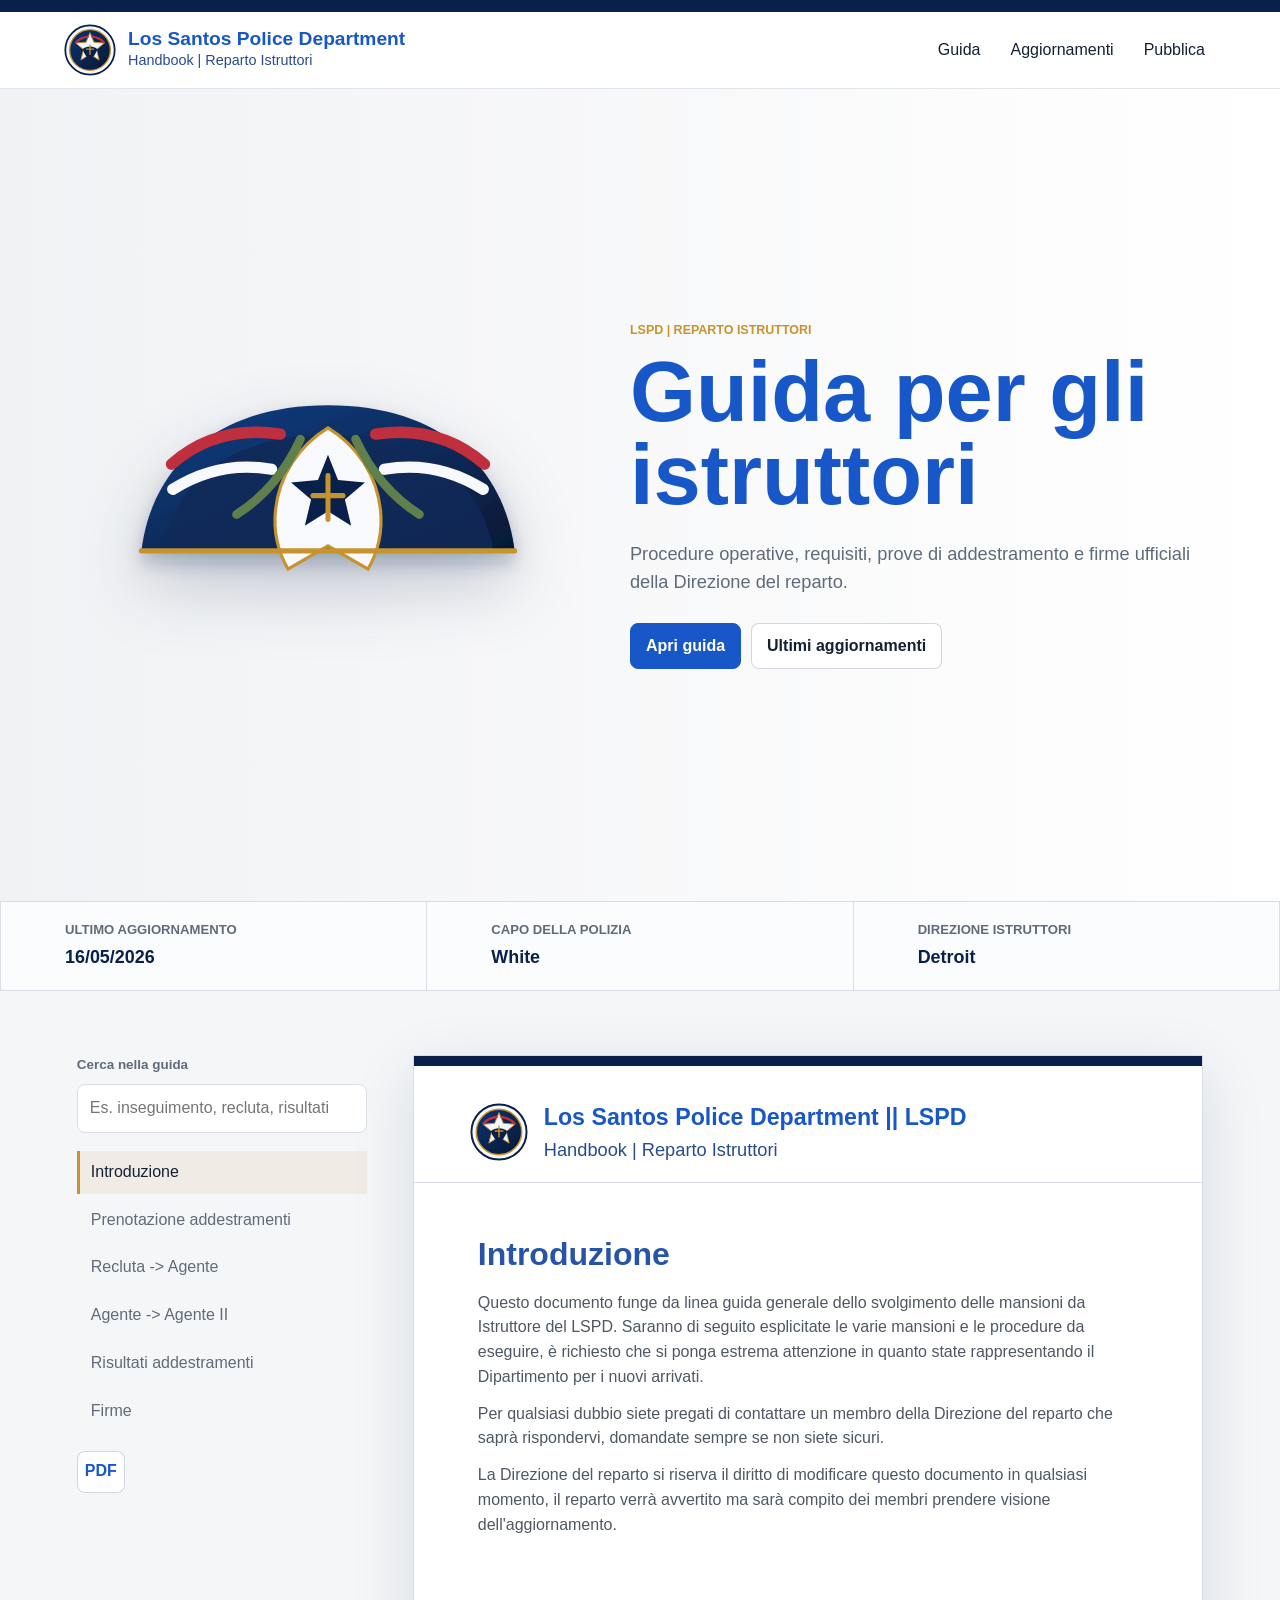
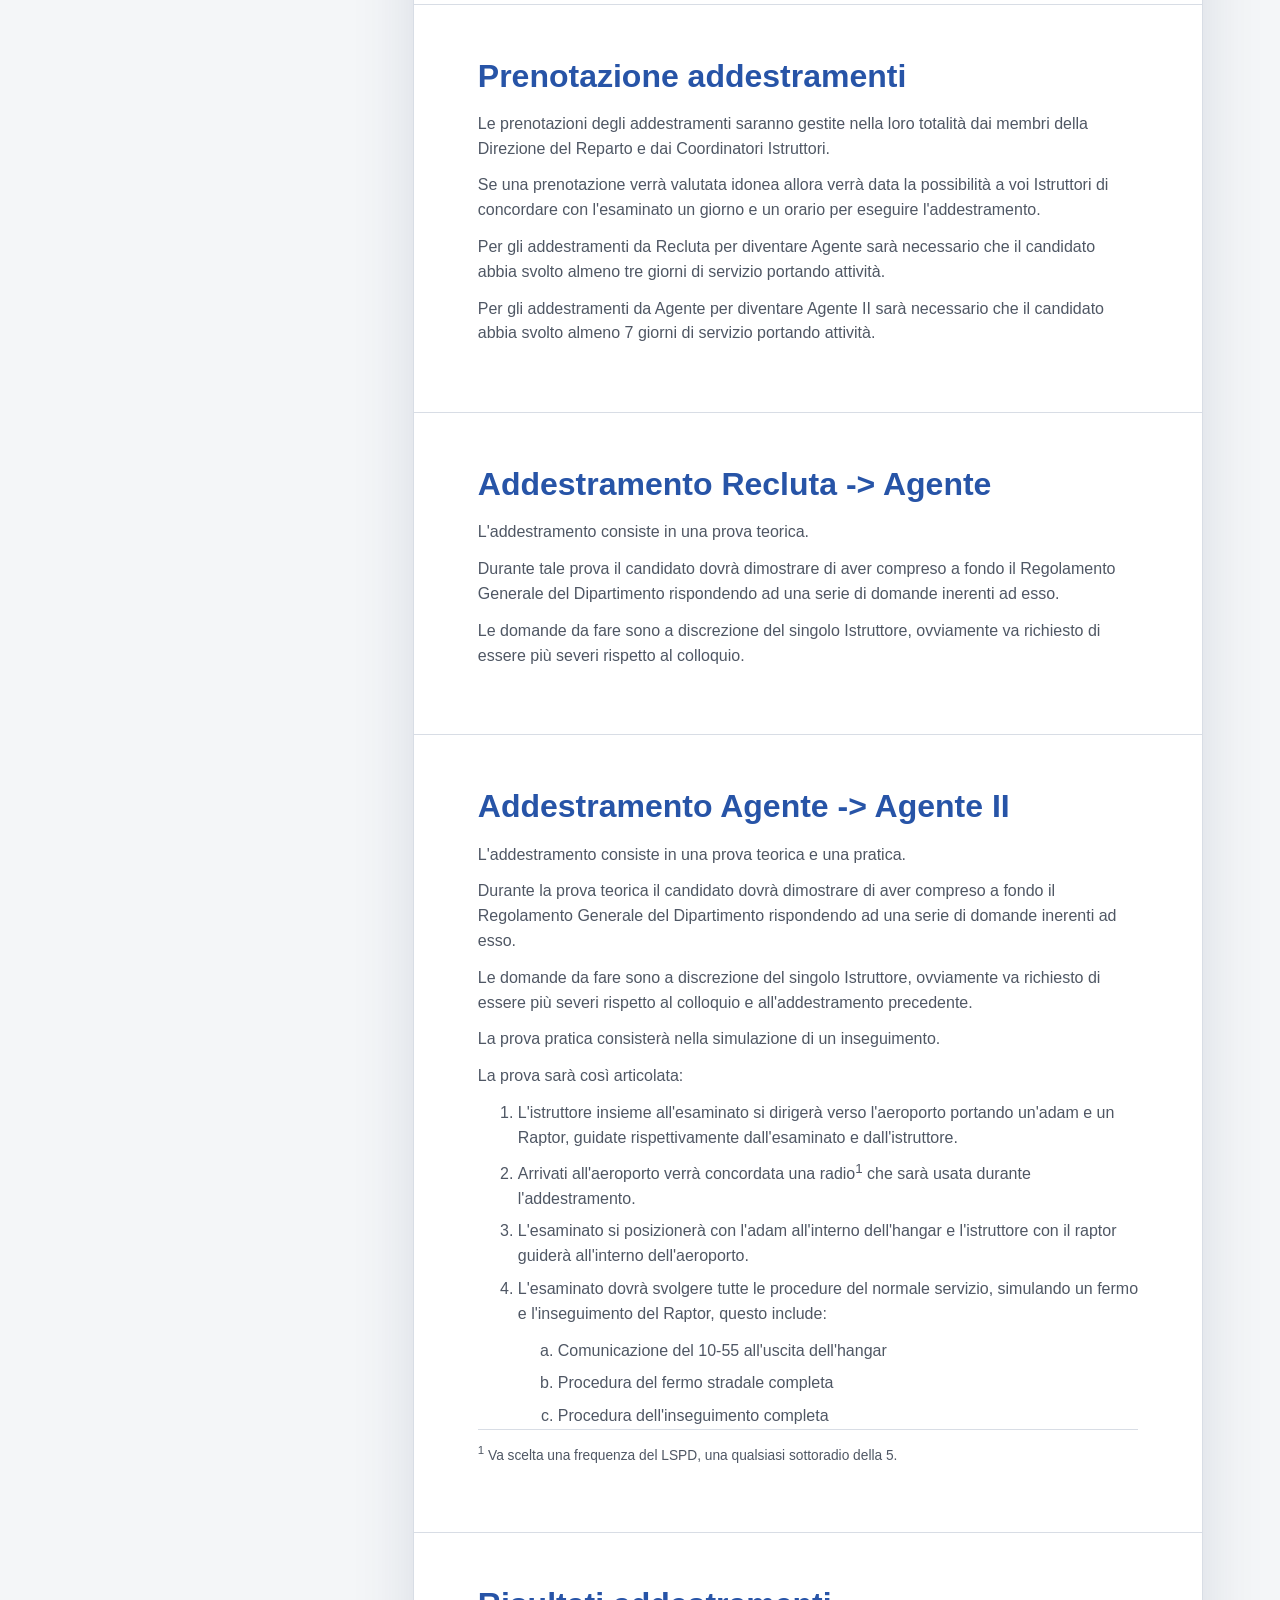
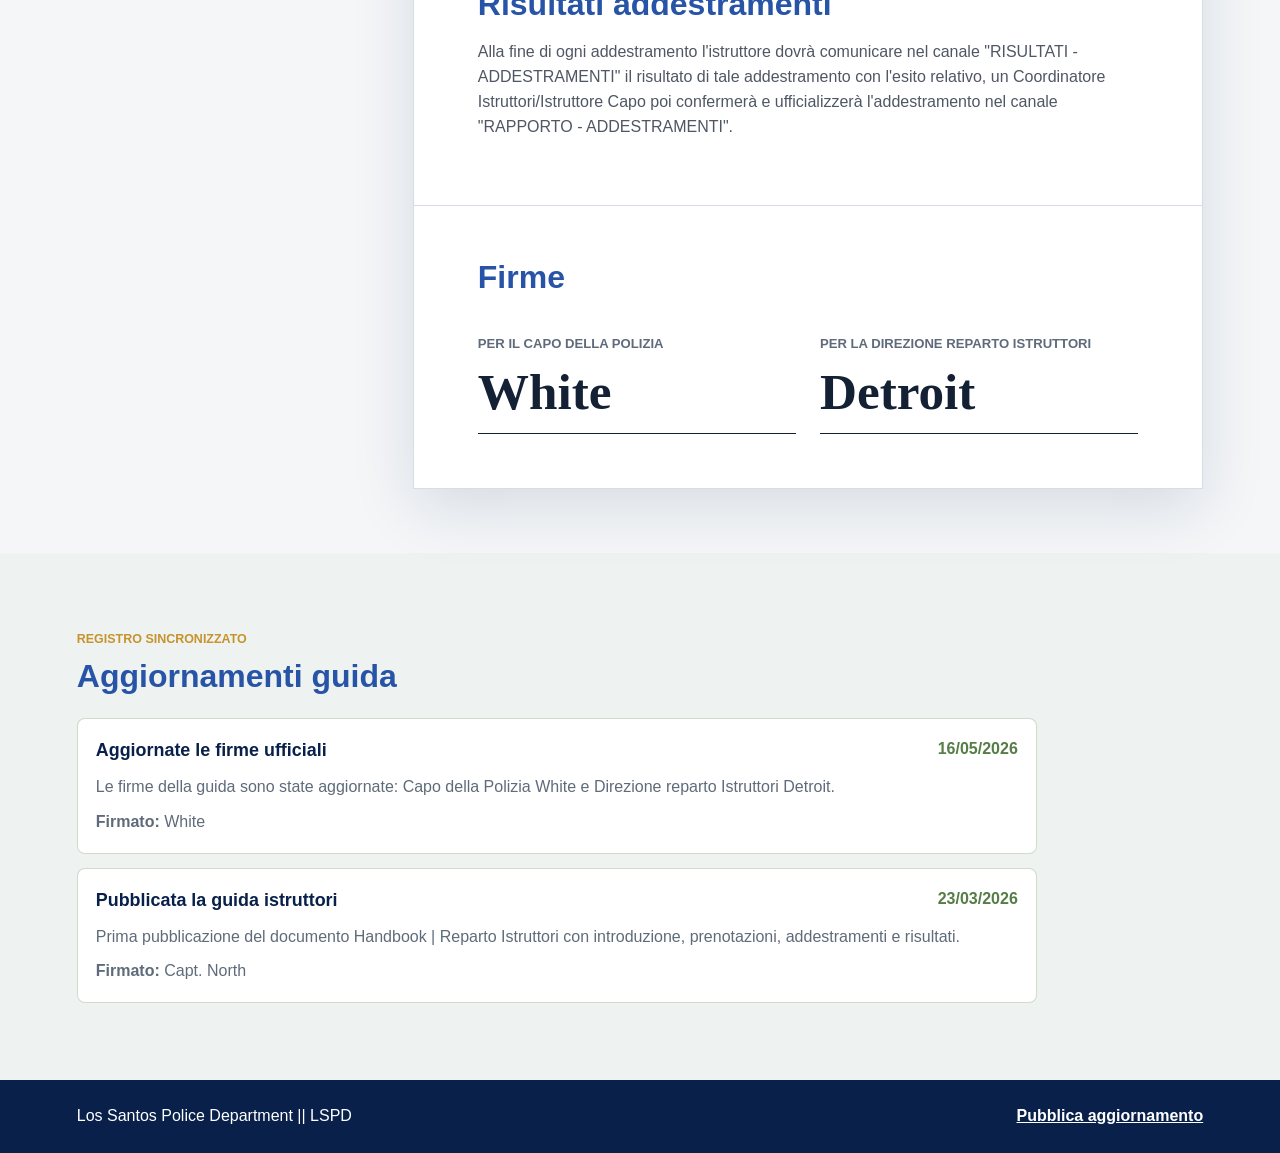
==== index.html @ 07d066a7 "Create GitHub Pages guide site" ====
<!doctype html>
<html lang="it">
  <head>
    <meta charset="utf-8">
    <meta name="viewport" content="width=device-width, initial-scale=1">
    <meta name="theme-color" content="#08204a">
    <title>Guida Istruttori LSPD</title>
    <link rel="stylesheet" href="styles.css">
  </head>
  <body>
    <header class="topbar">
      <a class="brand" href="#inizio" aria-label="Guida Istruttori LSPD">
        <img src="assets/lspd-seal.svg" alt="" width="52" height="52">
        <span>
          <strong>Los Santos Police Department</strong>
          <small>Handbook | Reparto Istruttori</small>
        </span>
      </a>
      <nav class="main-nav" aria-label="Navigazione principale">
        <a href="#guida">Guida</a>
        <a href="#aggiornamenti">Aggiornamenti</a>
        <a href="admin.html">Pubblica</a>
      </nav>
    </header>

    <main id="inizio">
      <section class="cover" aria-labelledby="titolo-guida">
        <div class="cover__media">
          <img src="assets/cover-emblem.svg" alt="">
        </div>
        <div class="cover__content">
          <p class="eyebrow">LSPD | Reparto Istruttori</p>
          <h1 id="titolo-guida">Guida per gli istruttori</h1>
          <p>
            Procedure operative, requisiti, prove di addestramento e firme ufficiali
            della Direzione del reparto.
          </p>
          <div class="cover__actions">
            <a class="button button--primary" href="#guida">Apri guida</a>
            <a class="button" href="#aggiornamenti">Ultimi aggiornamenti</a>
          </div>
        </div>
      </section>

      <section class="status-strip" aria-label="Stato documento">
        <div>
          <span>Ultimo aggiornamento</span>
          <strong id="last-updated">16/05/2026</strong>
        </div>
        <div>
          <span>Capo della Polizia</span>
          <strong>White</strong>
        </div>
        <div>
          <span>Direzione Istruttori</span>
          <strong>Detroit</strong>
        </div>
      </section>

      <section class="workspace" id="guida" aria-label="Guida">
        <aside class="toc" aria-label="Indice guida">
          <div class="toc__tools">
            <label for="search">Cerca nella guida</label>
            <input id="search" type="search" placeholder="Es. inseguimento, recluta, risultati">
          </div>
          <nav>
            <a href="#introduzione">Introduzione</a>
            <a href="#prenotazione">Prenotazione addestramenti</a>
            <a href="#recluta-agente">Recluta -> Agente</a>
            <a href="#agente-agente-ii">Agente -> Agente II</a>
            <a href="#risultati">Risultati addestramenti</a>
            <a href="#firme">Firme</a>
          </nav>
          <button class="icon-button" type="button" id="print-guide" aria-label="Stampa o salva PDF" title="Stampa o salva PDF">
            <span aria-hidden="true">PDF</span>
          </button>
        </aside>

        <article class="guide-document" id="guide-document">
          <header class="document-header">
            <img src="assets/lspd-seal.svg" alt="" width="58" height="58">
            <div>
              <p>Los Santos Police Department || LSPD</p>
              <span>Handbook | Reparto Istruttori</span>
            </div>
          </header>

          <section class="guide-section" id="introduzione" data-search-text="introduzione linea guida mansioni istruttore lspd dipartimento direzione aggiornamento">
            <h2>Introduzione</h2>
            <p>
              Questo documento funge da linea guida generale dello svolgimento delle
              mansioni da Istruttore del LSPD. Saranno di seguito esplicitate le varie
              mansioni e le procedure da eseguire, è richiesto che si ponga estrema
              attenzione in quanto state rappresentando il Dipartimento per i nuovi arrivati.
            </p>
            <p>
              Per qualsiasi dubbio siete pregati di contattare un membro della Direzione
              del reparto che saprà rispondervi, domandate sempre se non siete sicuri.
            </p>
            <p>
              La Direzione del reparto si riserva il diritto di modificare questo documento
              in qualsiasi momento, il reparto verrà avvertito ma sarà compito dei membri
              prendere visione dell'aggiornamento.
            </p>
          </section>

          <section class="guide-section" id="prenotazione" data-search-text="prenotazione addestramenti direzione coordinatori istruttori recluta agente giorni servizio">
            <h2>Prenotazione addestramenti</h2>
            <p>
              Le prenotazioni degli addestramenti saranno gestite nella loro totalità dai
              membri della Direzione del Reparto e dai Coordinatori Istruttori.
            </p>
            <p>
              Se una prenotazione verrà valutata idonea allora verrà data la possibilità a
              voi Istruttori di concordare con l'esaminato un giorno e un orario per
              eseguire l'addestramento.
            </p>
            <p>
              Per gli addestramenti da Recluta per diventare Agente sarà necessario che il
              candidato abbia svolto almeno tre giorni di servizio portando attività.
            </p>
            <p>
              Per gli addestramenti da Agente per diventare Agente II sarà necessario che il
              candidato abbia svolto almeno 7 giorni di servizio portando attività.
            </p>
          </section>

          <section class="guide-section" id="recluta-agente" data-search-text="addestramento recluta agente prova teorica regolamento generale dipartimento domande colloquio">
            <h2>Addestramento Recluta -> Agente</h2>
            <p>L'addestramento consiste in una prova teorica.</p>
            <p>
              Durante tale prova il candidato dovrà dimostrare di aver compreso a fondo il
              Regolamento Generale del Dipartimento rispondendo ad una serie di domande
              inerenti ad esso.
            </p>
            <p>
              Le domande da fare sono a discrezione del singolo Istruttore, ovviamente va
              richiesto di essere più severi rispetto al colloquio.
            </p>
          </section>

          <section class="guide-section" id="agente-agente-ii" data-search-text="addestramento agente agente ii prova teorica pratica inseguimento aeroporto adam raptor radio hangar 10-55 fermo stradale">
            <h2>Addestramento Agente -> Agente II</h2>
            <p>L'addestramento consiste in una prova teorica e una pratica.</p>
            <p>
              Durante la prova teorica il candidato dovrà dimostrare di aver compreso a
              fondo il Regolamento Generale del Dipartimento rispondendo ad una serie di
              domande inerenti ad esso.
            </p>
            <p>
              Le domande da fare sono a discrezione del singolo Istruttore, ovviamente va
              richiesto di essere più severi rispetto al colloquio e all'addestramento
              precedente.
            </p>
            <p>La prova pratica consisterà nella simulazione di un inseguimento.</p>
            <p>La prova sarà così articolata:</p>
            <ol>
              <li>
                L'istruttore insieme all'esaminato si dirigerà verso l'aeroporto portando
                un'adam e un Raptor, guidate rispettivamente dall'esaminato e
                dall'istruttore.
              </li>
              <li>
                Arrivati all'aeroporto verrà concordata una radio<sup>1</sup> che sarà
                usata durante l'addestramento.
              </li>
              <li>
                L'esaminato si posizionerà con l'adam all'interno dell'hangar e
                l'istruttore con il raptor guiderà all'interno dell'aeroporto.
              </li>
              <li>
                L'esaminato dovrà svolgere tutte le procedure del normale servizio,
                simulando un fermo e l'inseguimento del Raptor, questo include:
                <ol type="a">
                  <li>Comunicazione del 10-55 all'uscita dell'hangar</li>
                  <li>Procedura del fermo stradale completa</li>
                  <li>Procedura dell'inseguimento completa</li>
                </ol>
              </li>
            </ol>
            <p class="note"><sup>1</sup> Va scelta una frequenza del LSPD, una qualsiasi sottoradio della 5.</p>
          </section>

          <section class="guide-section" id="risultati" data-search-text="risultati addestramenti canale rapporto esito coordinatore istruttore capo conferma ufficializza">
            <h2>Risultati addestramenti</h2>
            <p>
              Alla fine di ogni addestramento l'istruttore dovrà comunicare nel canale
              "RISULTATI - ADDESTRAMENTI" il risultato di tale addestramento con l'esito
              relativo, un Coordinatore Istruttori/Istruttore Capo poi confermerà e
              ufficializzerà l'addestramento nel canale "RAPPORTO - ADDESTRAMENTI".
            </p>
          </section>

          <section class="guide-section signatures" id="firme" data-search-text="firme capo polizia white direzione reparto istruttori detroit">
            <h2>Firme</h2>
            <div class="signature-grid">
              <div>
                <span>Per il Capo della Polizia</span>
                <strong>White</strong>
              </div>
              <div>
                <span>Per la Direzione reparto Istruttori</span>
                <strong>Detroit</strong>
              </div>
            </div>
          </section>
        </article>
      </section>

      <section class="updates-band" id="aggiornamenti" aria-labelledby="titolo-aggiornamenti">
        <div class="section-heading">
          <p class="eyebrow">Registro sincronizzato</p>
          <h2 id="titolo-aggiornamenti">Aggiornamenti guida</h2>
        </div>
        <div class="updates-list" id="updates-list" aria-live="polite">
          <p>Caricamento aggiornamenti...</p>
        </div>
      </section>
    </main>

    <footer class="site-footer">
      <span>Los Santos Police Department || LSPD</span>
      <a href="admin.html">Pubblica aggiornamento</a>
    </footer>

    <script src="app.js"></script>
  </body>
</html>
---- styles.css ----
:root {
  --ink: #142033;
  --muted: #5f6b7a;
  --line: #d8dde5;
  --navy: #08204a;
  --blue: #1857c7;
  --sky: #e8f1ff;
  --gold: #c6932d;
  --green: #567d46;
  --paper: #ffffff;
  --bg: #f4f6f8;
  --shadow: 0 18px 60px rgba(8, 32, 74, 0.12);
}

* {
  box-sizing: border-box;
}

html {
  scroll-behavior: smooth;
}

body {
  margin: 0;
  color: var(--ink);
  background: var(--bg);
  font-family: "Segoe UI", Arial, sans-serif;
  line-height: 1.55;
}

a {
  color: inherit;
}

.topbar {
  position: sticky;
  top: 0;
  z-index: 20;
  display: flex;
  align-items: center;
  justify-content: space-between;
  gap: 24px;
  padding: 12px clamp(18px, 5vw, 72px);
  background: rgba(255, 255, 255, 0.94);
  border-top: 12px solid var(--navy);
  border-bottom: 1px solid rgba(8, 32, 74, 0.12);
  backdrop-filter: blur(14px);
}

.brand {
  display: inline-flex;
  align-items: center;
  gap: 12px;
  min-width: 0;
  text-decoration: none;
}

.brand img {
  flex: 0 0 auto;
}

.brand strong,
.brand small {
  display: block;
}

.brand strong {
  color: var(--blue);
  font-size: clamp(0.98rem, 1.6vw, 1.2rem);
  line-height: 1.1;
}

.brand small {
  color: #294b8c;
  font-size: 0.9rem;
}

.main-nav {
  display: flex;
  align-items: center;
  gap: 8px;
  flex-wrap: wrap;
}

.main-nav a {
  padding: 8px 11px;
  color: var(--ink);
  text-decoration: none;
  border-radius: 8px;
}

.main-nav a:hover,
.main-nav a[aria-current="page"] {
  background: var(--sky);
  color: var(--blue);
}

.cover {
  display: grid;
  grid-template-columns: minmax(280px, 0.85fr) minmax(300px, 1fr);
  min-height: calc(100vh - 88px);
  align-items: center;
  gap: clamp(24px, 5vw, 72px);
  padding: clamp(32px, 6vw, 82px) clamp(18px, 7vw, 96px);
  background:
    linear-gradient(90deg, rgba(8, 32, 74, 0.06), rgba(255, 255, 255, 0)),
    var(--paper);
}

.cover__media {
  display: grid;
  place-items: center;
  min-height: 360px;
}

.cover__media img {
  width: min(100%, 560px);
  height: auto;
  filter: drop-shadow(0 28px 34px rgba(8, 32, 74, 0.22));
}

.cover__content {
  max-width: 680px;
}

.eyebrow {
  margin: 0 0 10px;
  color: var(--gold);
  font-weight: 800;
  letter-spacing: 0;
  text-transform: uppercase;
  font-size: 0.78rem;
}

h1,
h2,
h3,
p {
  overflow-wrap: anywhere;
}

h1 {
  margin: 0;
  color: var(--blue);
  font-size: clamp(2.6rem, 7vw, 5.3rem);
  line-height: 0.98;
  letter-spacing: 0;
}

.cover__content > p:not(.eyebrow) {
  max-width: 610px;
  margin: 24px 0 0;
  color: var(--muted);
  font-size: 1.14rem;
}

.cover__actions,
.form-actions {
  display: flex;
  align-items: center;
  gap: 10px;
  flex-wrap: wrap;
  margin-top: 26px;
}

.button,
button.button {
  display: inline-flex;
  align-items: center;
  justify-content: center;
  min-height: 42px;
  padding: 10px 15px;
  border: 1px solid rgba(8, 32, 74, 0.18);
  border-radius: 8px;
  color: var(--ink);
  background: var(--paper);
  font: inherit;
  font-weight: 700;
  text-decoration: none;
  cursor: pointer;
}

.button:hover {
  border-color: var(--blue);
  color: var(--blue);
}

.button--primary {
  border-color: var(--blue);
  background: var(--blue);
  color: white;
}

.button--primary:hover {
  background: #1248aa;
  color: white;
}

.status-strip {
  display: grid;
  grid-template-columns: repeat(3, 1fr);
  gap: 1px;
  padding: 1px;
  background: var(--line);
}

.status-strip div {
  padding: 18px clamp(18px, 5vw, 72px);
  background: #fbfcfe;
}

.status-strip span,
.signature-grid span {
  display: block;
  color: var(--muted);
  font-size: 0.82rem;
  font-weight: 700;
  text-transform: uppercase;
}

.status-strip strong {
  display: block;
  margin-top: 4px;
  color: var(--navy);
  font-size: 1.12rem;
}

.workspace {
  display: grid;
  grid-template-columns: minmax(230px, 290px) minmax(0, 1fr);
  gap: clamp(24px, 4vw, 46px);
  padding: clamp(28px, 5vw, 70px) clamp(18px, 6vw, 82px);
}

.toc {
  position: sticky;
  top: 104px;
  align-self: start;
  display: grid;
  gap: 18px;
}

.toc__tools {
  display: grid;
  gap: 8px;
}

label {
  color: var(--muted);
  font-size: 0.84rem;
  font-weight: 800;
}

input,
textarea {
  width: 100%;
  padding: 11px 12px;
  border: 1px solid var(--line);
  border-radius: 8px;
  color: var(--ink);
  background: white;
  font: inherit;
}

textarea {
  resize: vertical;
}

.toc nav {
  display: grid;
  gap: 5px;
}

.toc a {
  padding: 9px 11px;
  border-left: 3px solid transparent;
  color: var(--muted);
  text-decoration: none;
}

.toc a:hover,
.toc a.is-active {
  border-left-color: var(--gold);
  background: rgba(198, 147, 45, 0.09);
  color: var(--ink);
}

.icon-button {
  width: 48px;
  height: 42px;
  border: 1px solid rgba(8, 32, 74, 0.18);
  border-radius: 8px;
  background: white;
  color: var(--blue);
  font: inherit;
  font-weight: 900;
  cursor: pointer;
}

.guide-document {
  background: var(--paper);
  border: 1px solid var(--line);
  box-shadow: var(--shadow);
}

.document-header {
  display: flex;
  align-items: center;
  gap: 16px;
  padding: clamp(18px, 4vw, 34px) clamp(20px, 5vw, 56px) 18px;
  border-top: 10px solid var(--navy);
}

.document-header p {
  margin: 0;
  color: var(--blue);
  font-size: clamp(1.05rem, 2vw, 1.45rem);
  font-weight: 900;
}

.document-header span {
  display: block;
  color: #294b8c;
  font-size: clamp(0.96rem, 1.8vw, 1.14rem);
}

.guide-section {
  padding: clamp(24px, 5vw, 54px) clamp(20px, 5vw, 72px);
  border-top: 1px solid var(--line);
}

.guide-section[hidden] {
  display: none;
}

.guide-section h2,
.section-heading h2,
.admin-hero h1 {
  margin: 0 0 18px;
  color: #2754a7;
  font-size: clamp(1.5rem, 3vw, 2rem);
  line-height: 1.1;
  letter-spacing: 0;
}

.guide-section p {
  max-width: 820px;
  margin: 0 0 12px;
  color: #4f5764;
}

.guide-section ol {
  max-width: 820px;
  margin: 12px 0 0;
  color: #4f5764;
}

.guide-section li + li {
  margin-top: 8px;
}

.note {
  margin-top: 22px;
  padding-top: 12px;
  border-top: 1px solid var(--line);
  font-size: 0.86rem;
}

.signature-grid {
  display: grid;
  grid-template-columns: repeat(2, minmax(0, 1fr));
  gap: 24px;
  max-width: 720px;
}

.signature-grid div {
  padding: 20px 0 16px;
  border-bottom: 1px solid var(--ink);
}

.signature-grid strong {
  display: block;
  margin-top: 12px;
  color: var(--ink);
  font-family: "Segoe Script", "Brush Script MT", cursive;
  font-size: clamp(2rem, 6vw, 3.2rem);
  line-height: 1;
}

.updates-band {
  padding: clamp(34px, 6vw, 78px) clamp(18px, 6vw, 82px);
  background: #eef3f1;
}

.section-heading {
  max-width: 760px;
  margin-bottom: 24px;
}

.section-heading h2 {
  margin-bottom: 0;
}

.updates-list {
  display: grid;
  gap: 14px;
  max-width: 960px;
}

.update-card {
  padding: 18px;
  border: 1px solid rgba(86, 125, 70, 0.28);
  border-radius: 8px;
  background: white;
}

.update-card header {
  display: flex;
  justify-content: space-between;
  gap: 16px;
  align-items: start;
}

.update-card h3 {
  margin: 0;
  color: var(--navy);
  font-size: 1.12rem;
}

.update-card time {
  flex: 0 0 auto;
  color: var(--green);
  font-weight: 900;
}

.update-card p {
  margin: 10px 0 0;
  color: var(--muted);
}

.site-footer {
  display: flex;
  justify-content: space-between;
  gap: 16px;
  padding: 24px clamp(18px, 6vw, 82px);
  color: white;
  background: var(--navy);
}

.site-footer a {
  color: white;
  font-weight: 800;
}

.admin-shell {
  padding: clamp(28px, 5vw, 70px) clamp(18px, 6vw, 82px);
}

.admin-hero {
  max-width: 780px;
  margin-bottom: 26px;
}

.admin-hero h1 {
  font-size: clamp(2.2rem, 5vw, 4.4rem);
}

.admin-hero p {
  color: var(--muted);
  font-size: 1.08rem;
}

.admin-grid {
  display: grid;
  grid-template-columns: minmax(280px, 0.8fr) minmax(300px, 1fr);
  gap: 24px;
  align-items: start;
}

.editor-panel,
.preview-panel {
  display: grid;
  gap: 14px;
  padding: 20px;
  border: 1px solid var(--line);
  border-radius: 8px;
  background: white;
  box-shadow: var(--shadow);
}

.preview-panel h2 {
  margin: 0;
  color: var(--navy);
  font-size: 1rem;
}

pre {
  min-height: 280px;
  margin: 0;
  padding: 14px;
  overflow: auto;
  border-radius: 8px;
  background: #101926;
  color: #edf6ff;
  white-space: pre-wrap;
}

code {
  font-family: "Cascadia Code", Consolas, monospace;
}

.admin-note {
  margin: 0;
  color: var(--muted);
}

@media (max-width: 900px) {
  .topbar {
    position: static;
    align-items: flex-start;
    flex-direction: column;
  }

  .cover,
  .workspace,
  .admin-grid {
    grid-template-columns: 1fr;
  }

  .cover {
    min-height: auto;
  }

  .cover__media {
    min-height: 230px;
    order: 2;
  }

  .toc {
    position: static;
  }

  .status-strip,
  .signature-grid {
    grid-template-columns: 1fr;
  }
}

@media (max-width: 560px) {
  .main-nav {
    width: 100%;
  }

  .main-nav a {
    flex: 1 1 auto;
    text-align: center;
  }

  .document-header,
  .update-card header,
  .site-footer {
    flex-direction: column;
  }

  h1 {
    font-size: clamp(2.3rem, 15vw, 3.5rem);
  }
}

@media print {
  body {
    background: white;
  }

  .topbar,
  .toc,
  .cover,
  .status-strip,
  .updates-band,
  .site-footer {
    display: none;
  }

  .workspace {
    display: block;
    padding: 0;
  }

  .guide-document {
    border: 0;
    box-shadow: none;
  }

  .guide-section {
    break-inside: avoid;
  }
}
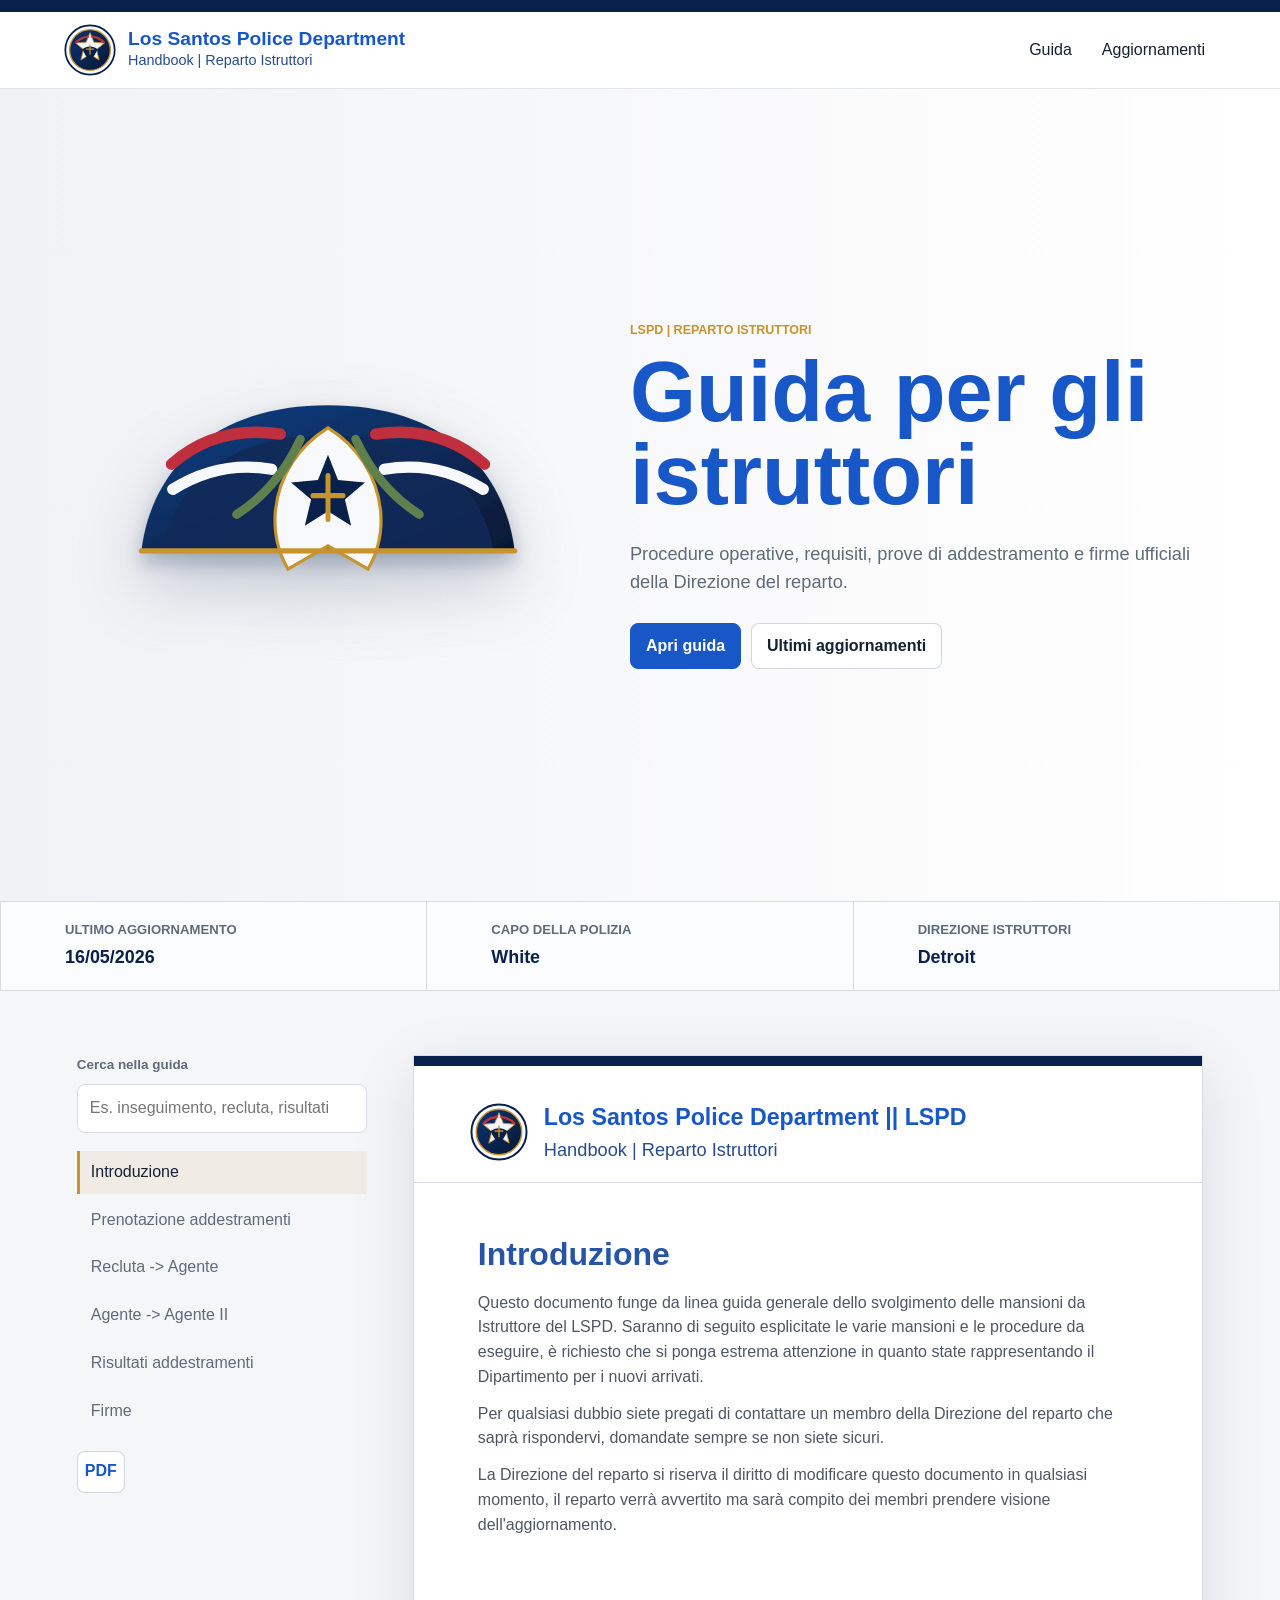
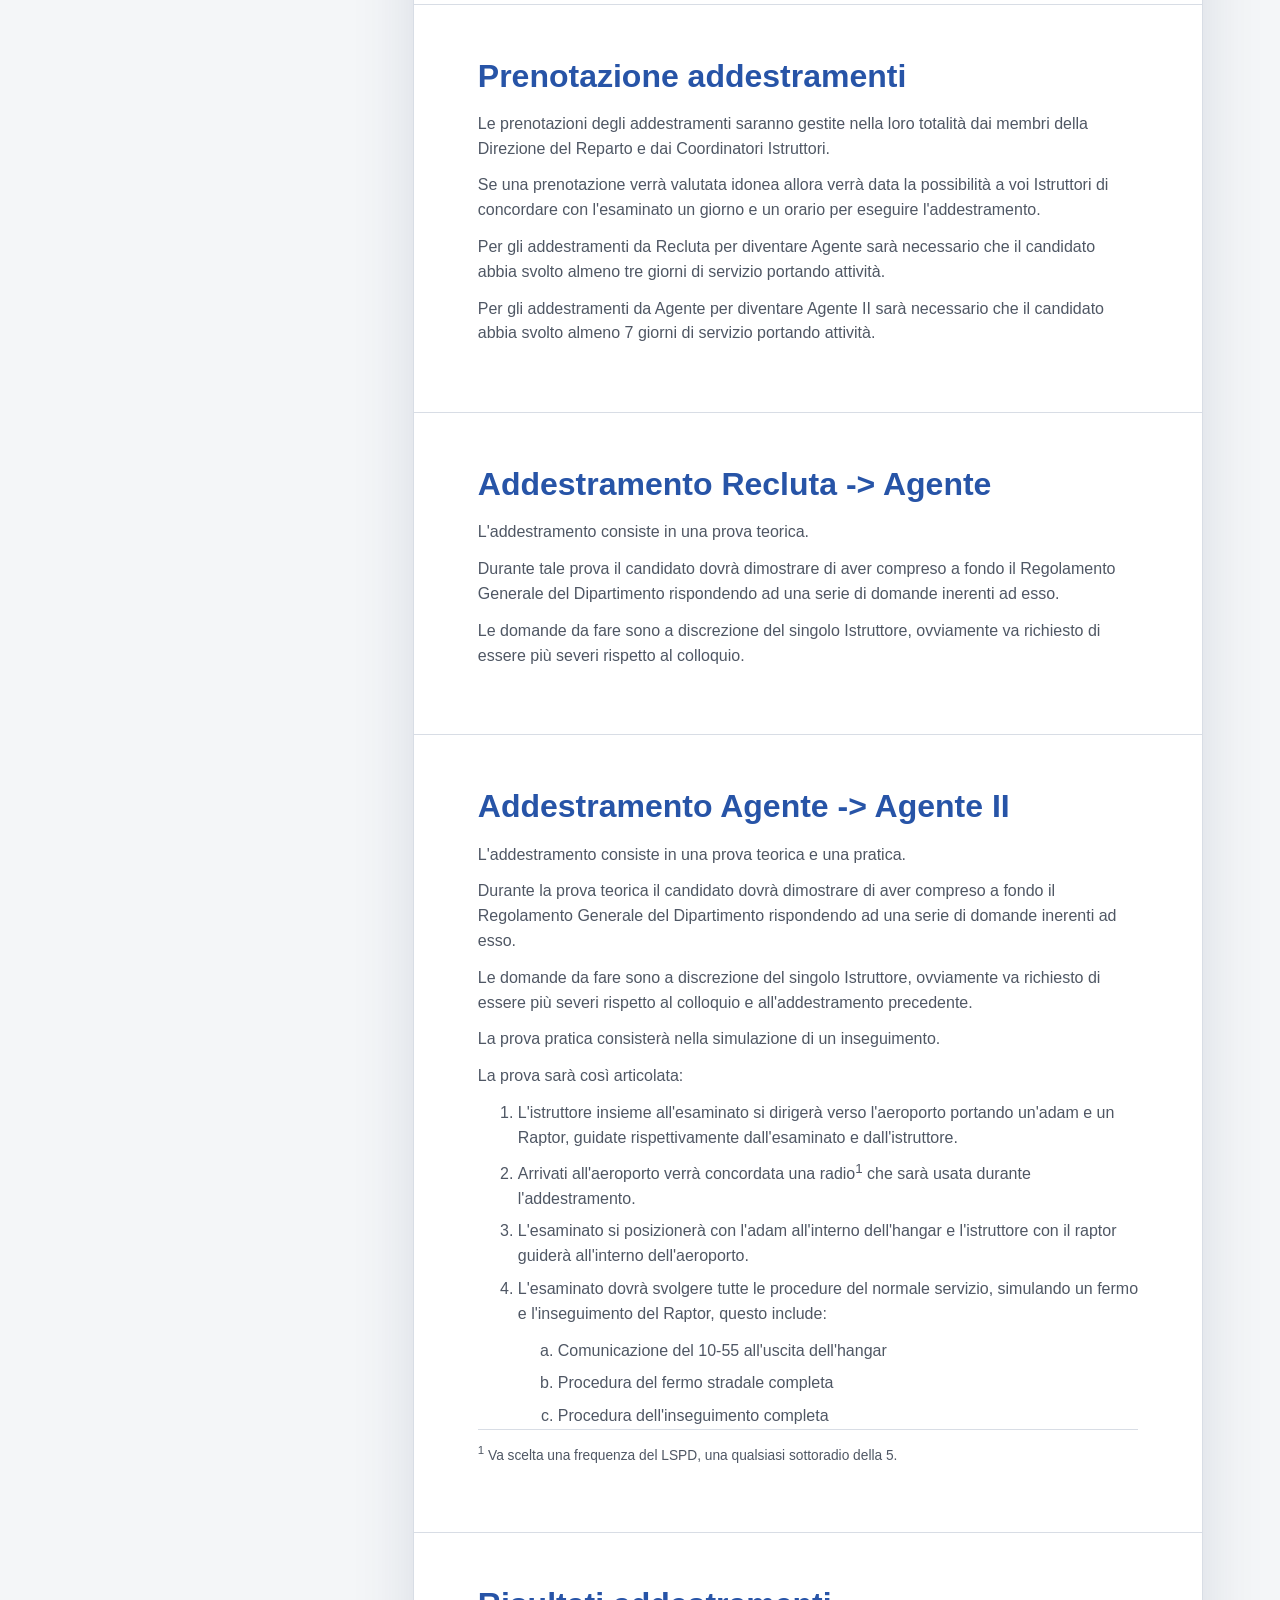
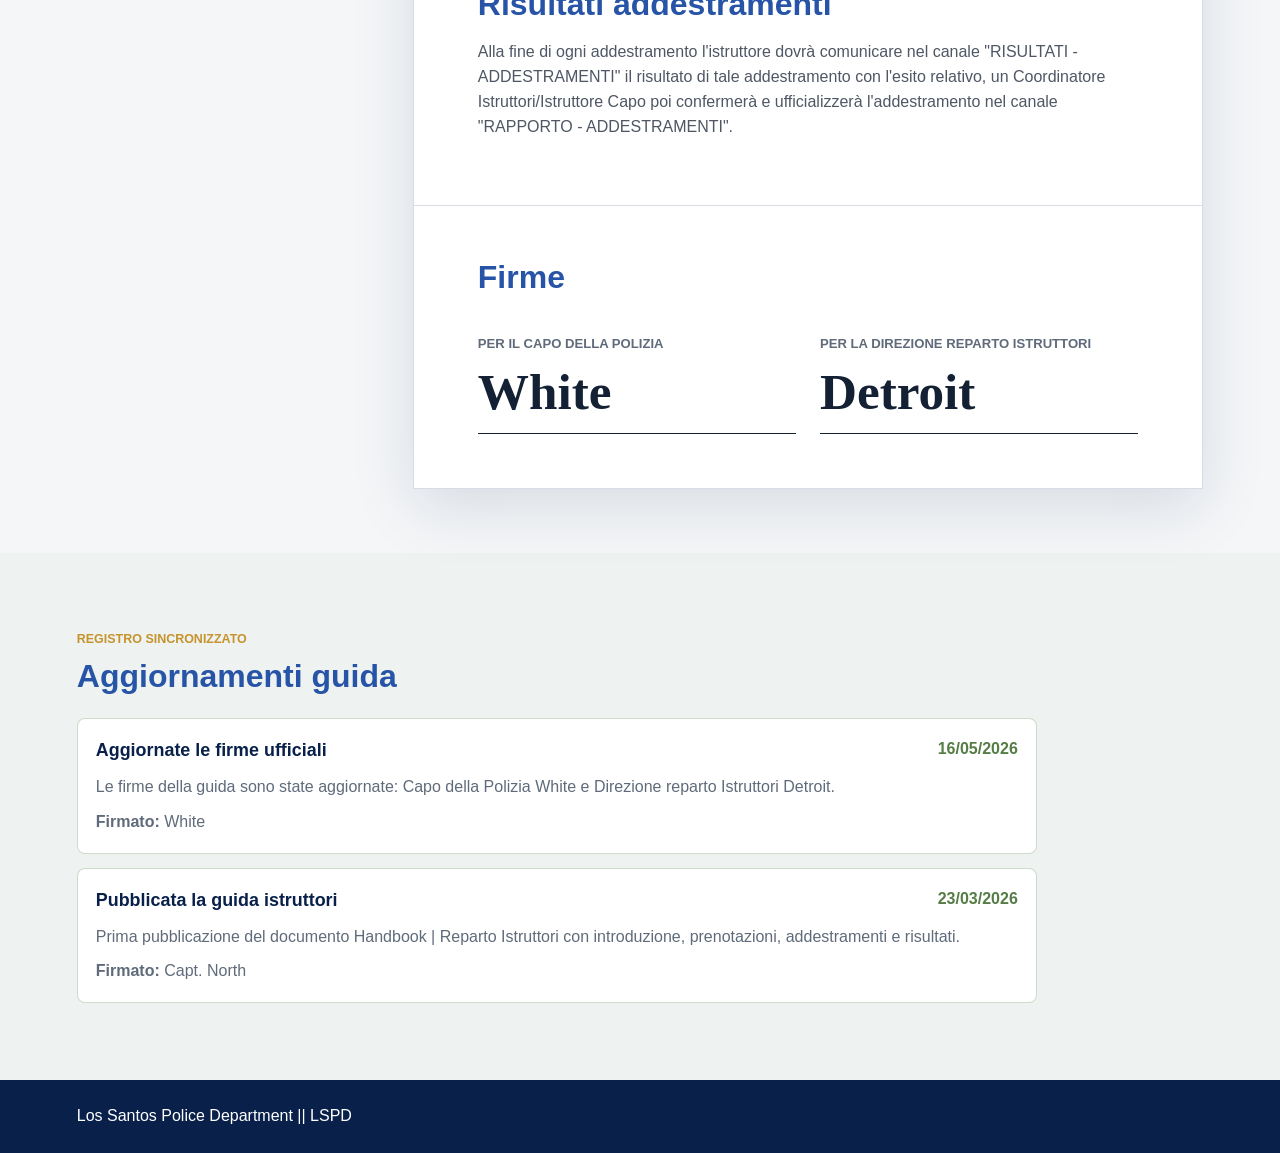
==== commit 62fb2525: "Hide public admin link" ====
--- a/index.html
+++ b/index.html
@@ -19,7 +19,6 @@
       <nav class="main-nav" aria-label="Navigazione principale">
         <a href="#guida">Guida</a>
         <a href="#aggiornamenti">Aggiornamenti</a>
-        <a href="admin.html">Pubblica</a>
       </nav>
     </header>
 
@@ -220,7 +219,6 @@
 
     <footer class="site-footer">
       <span>Los Santos Police Department || LSPD</span>
-      <a href="admin.html">Pubblica aggiornamento</a>
     </footer>
 
     <script src="app.js"></script>
